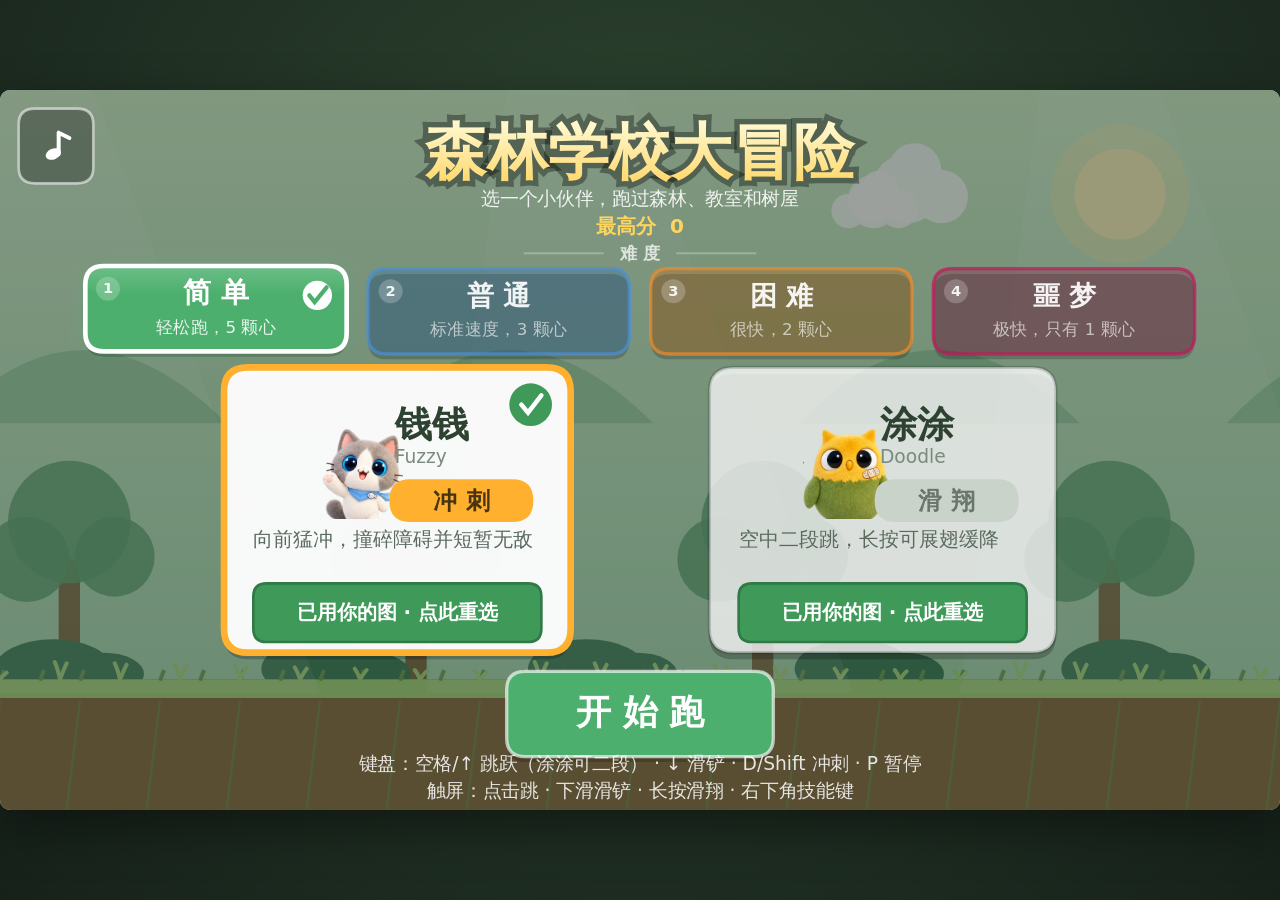
==== index.html @ 299fd971 "test: preserve legacy runner URL" ====
<!DOCTYPE html>
<html lang="zh-CN">
<head>
<meta charset="UTF-8">
<meta name="viewport" content="width=device-width, initial-scale=1.0, maximum-scale=1.0, user-scalable=no, viewport-fit=cover">
<title>森林学校大冒险 · Forest School Runner</title>
<link rel="icon" href="data:image/svg+xml,<svg xmlns=%22http://www.w3.org/2000/svg%22 viewBox=%220 0 100 100%22><text y=%22.9em%22 font-size=%2290%22>%F0%9F%8C%B0</text></svg>">
<!--
  ============================================================
  如何把占位角色换成你真实的 IP 形象图片
  ============================================================
  目前两个角色都用 Canvas 程序绘制（drawCatSprite / drawOwlSprite）。
  换成真实素材的两种方式：

  方式 A（推荐，保持图片内嵌）：
    1. 终端执行： base64 -i cat.png | pbcopy
    2. 在 js/game.js 的 CHARACTERS 对应角色里加 spriteSrc: "data:image/png;base64,粘贴内容"
    3. 代码会自动改用 drawImage 绘制，并保留跑动/跳跃/滑铲形变动画。

  方式 B（图片放同目录）：
    把 cat.png / owl.png 与本 html 放同一目录，
    在 CHARACTERS 里写 spriteSrc: "cat.png"。

  角色配色可在 CHARACTERS.colors 里直接微调。
  ============================================================
-->
<link rel="stylesheet" href="css/game.css">
</head>
<body>
<div id="stage"><canvas id="game"></canvas></div>
<div id="tip">
  <span>窗口有点窄，横屏或全屏后画面更大更好玩</span>
  <button id="fsBtn">全屏玩</button>
  <button id="closeTip" class="alt">知道了</button>
</div>
<input type="file" id="picInput" accept="image/*" style="display:none">
<script src="js/game.js"></script>
</body>
</html>
---- css/game.css ----
*{margin:0;padding:0;box-sizing:border-box;-webkit-tap-highlight-color:transparent;}
  html,body{
    width:100%;height:100%;overflow:hidden;background:#1d2b1f;
    width:100dvw;height:100dvh;
    font-family:"PingFang SC","Hiragino Sans GB","Microsoft YaHei",-apple-system,sans-serif;
    touch-action:none;user-select:none;-webkit-user-select:none;
  }
  #stage{
    position:fixed;left:0;top:0;width:100vw;height:100vh;width:100dvw;height:100dvh;
    display:flex;align-items:center;justify-content:center;
    background:radial-gradient(ellipse at 50% 30%,#2e4530 0%,#16211a 100%);
  }
  canvas{
    display:block;background:#bfe6d0;border-radius:10px;
    box-shadow:0 18px 50px rgba(0,0,0,.45);
  }
  #tip{
    display:none;position:fixed;left:0;right:0;top:0;z-index:98;
    background:rgba(20,40,26,.94);color:#eaf6ec;
    padding:12px 16px;text-align:center;font-size:15px;line-height:1.6;
    align-items:center;justify-content:center;gap:12px;flex-wrap:wrap;
  }
  #tip.show{display:flex;}
  #tip button{
    background:#4caf6d;color:#fff;border:none;border-radius:10px;
    padding:12px 18px;font-size:15px;min-height:44px;cursor:pointer;
    font-family:inherit;
  }
  #tip button.alt{background:rgba(255,255,255,.20);}
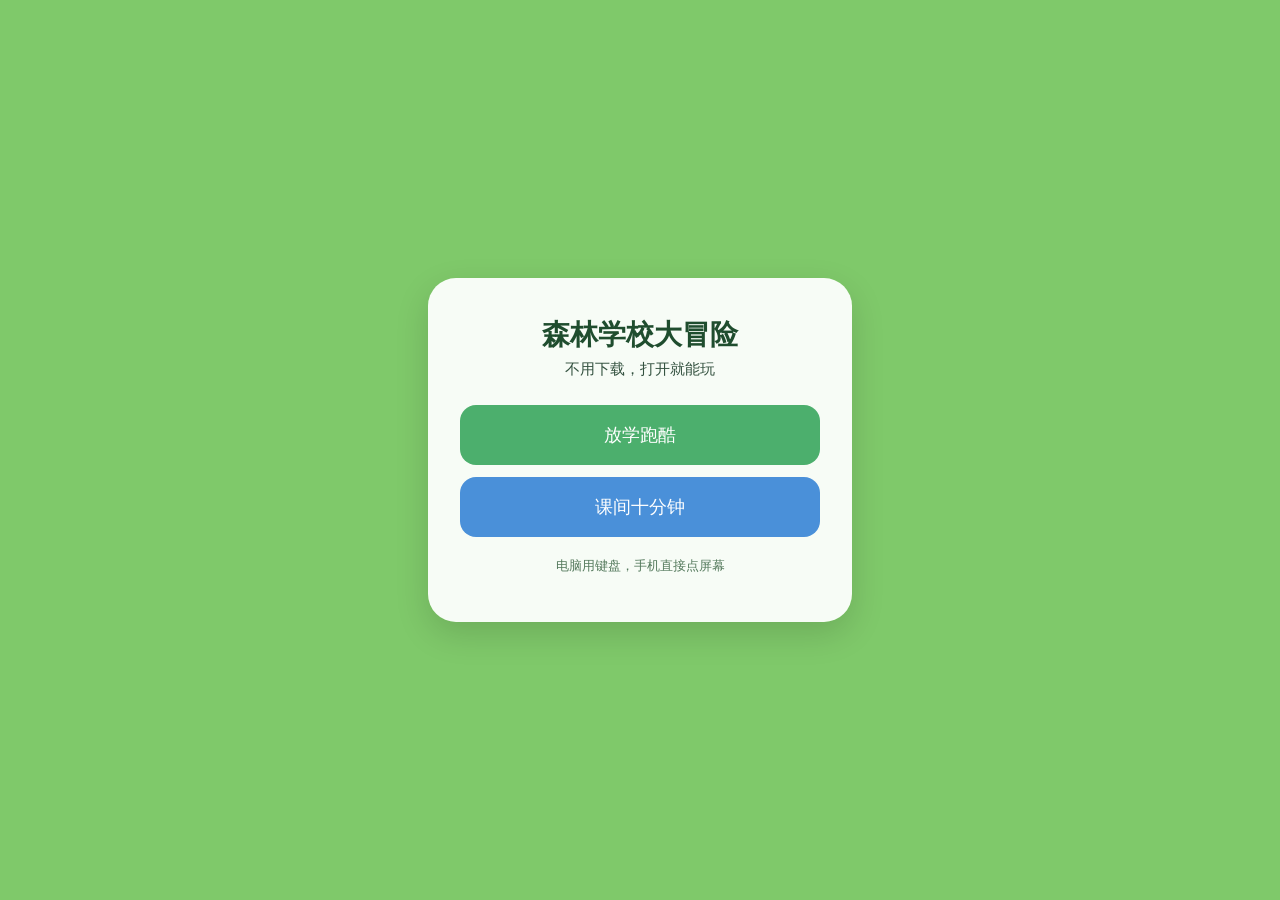
==== commit 6a269bea: "feat: 入口页支持选择跑酷或课间合集" ====
--- a/index.html
+++ b/index.html
@@ -1,39 +1,30 @@
 <!DOCTYPE html>
 <html lang="zh-CN">
 <head>
-<meta charset="UTF-8">
-<meta name="viewport" content="width=device-width, initial-scale=1.0, maximum-scale=1.0, user-scalable=no, viewport-fit=cover">
-<title>森林学校大冒险 · Forest School Runner</title>
+<meta charset="utf-8">
+<meta name="viewport" content="width=device-width, initial-scale=1, viewport-fit=cover">
+<title>森林学校大冒险</title>
 <link rel="icon" href="data:image/svg+xml,<svg xmlns=%22http://www.w3.org/2000/svg%22 viewBox=%220 0 100 100%22><text y=%22.9em%22 font-size=%2290%22>%F0%9F%8C%B0</text></svg>">
-<!--
-  ============================================================
-  如何把占位角色换成你真实的 IP 形象图片
-  ============================================================
-  目前两个角色都用 Canvas 程序绘制（drawCatSprite / drawOwlSprite）。
-  换成真实素材的两种方式：
-
-  方式 A（推荐，保持图片内嵌）：
-    1. 终端执行： base64 -i cat.png | pbcopy
-    2. 在 js/game.js 的 CHARACTERS 对应角色里加 spriteSrc: "data:image/png;base64,粘贴内容"
-    3. 代码会自动改用 drawImage 绘制，并保留跑动/跳跃/滑铲形变动画。
-
-  方式 B（图片放同目录）：
-    把 cat.png / owl.png 与本 html 放同一目录，
-    在 CHARACTERS 里写 spriteSrc: "cat.png"。
-
-  角色配色可在 CHARACTERS.colors 里直接微调。
-  ============================================================
--->
-<link rel="stylesheet" href="css/game.css">
+<style>
+  html,body{margin:0;height:100%;background:#7fc96a; font-family:-apple-system,BlinkMacSystemFont,"PingFang SC","Microsoft YaHei",sans-serif;}
+  body{display:flex;align-items:center;justify-content:center;}
+  .card{background:rgba(255,255,255,.94); border-radius:28px; padding:38px 32px 34px; max-width:360px; width:86%; text-align:center; box-shadow:0 12px 34px rgba(0,0,0,.14);}
+  h1{margin:0 0 6px 0; color:#1f4d2e; font-size:28px; font-weight:600;}
+  .subtitle{margin:0 0 26px 0; color:#33513f; font-size:15px;}
+  .btn{display:block; margin:12px 0; padding:18px 20px; border-radius:16px; font-size:18px; font-weight:500; text-decoration:none; color:#fff; transition:transform .08s;}
+  .btn:active{transform:scale(.97);}
+  .btn-run{background:#4caf6d;}
+  .btn-recess{background:#4a90d9;}
+  .footer{margin-top:20px; font-size:13px; color:#557a5d;}
+</style>
 </head>
 <body>
-<div id="stage"><canvas id="game"></canvas></div>
-<div id="tip">
-  <span>窗口有点窄，横屏或全屏后画面更大更好玩</span>
-  <button id="fsBtn">全屏玩</button>
-  <button id="closeTip" class="alt">知道了</button>
+<div class="card">
+  <h1>森林学校大冒险</h1>
+  <p class="subtitle">不用下载，打开就能玩</p>
+  <a class="btn btn-run" href="forest-school-runner.html">放学跑酷</a>
+  <a class="btn btn-recess" href="https://willzhan1983.github.io/forest-school-games/">课间十分钟</a>
+  <p class="footer">电脑用键盘，手机直接点屏幕</p>
 </div>
-<input type="file" id="picInput" accept="image/*" style="display:none">
-<script src="js/game.js"></script>
 </body>
 </html>
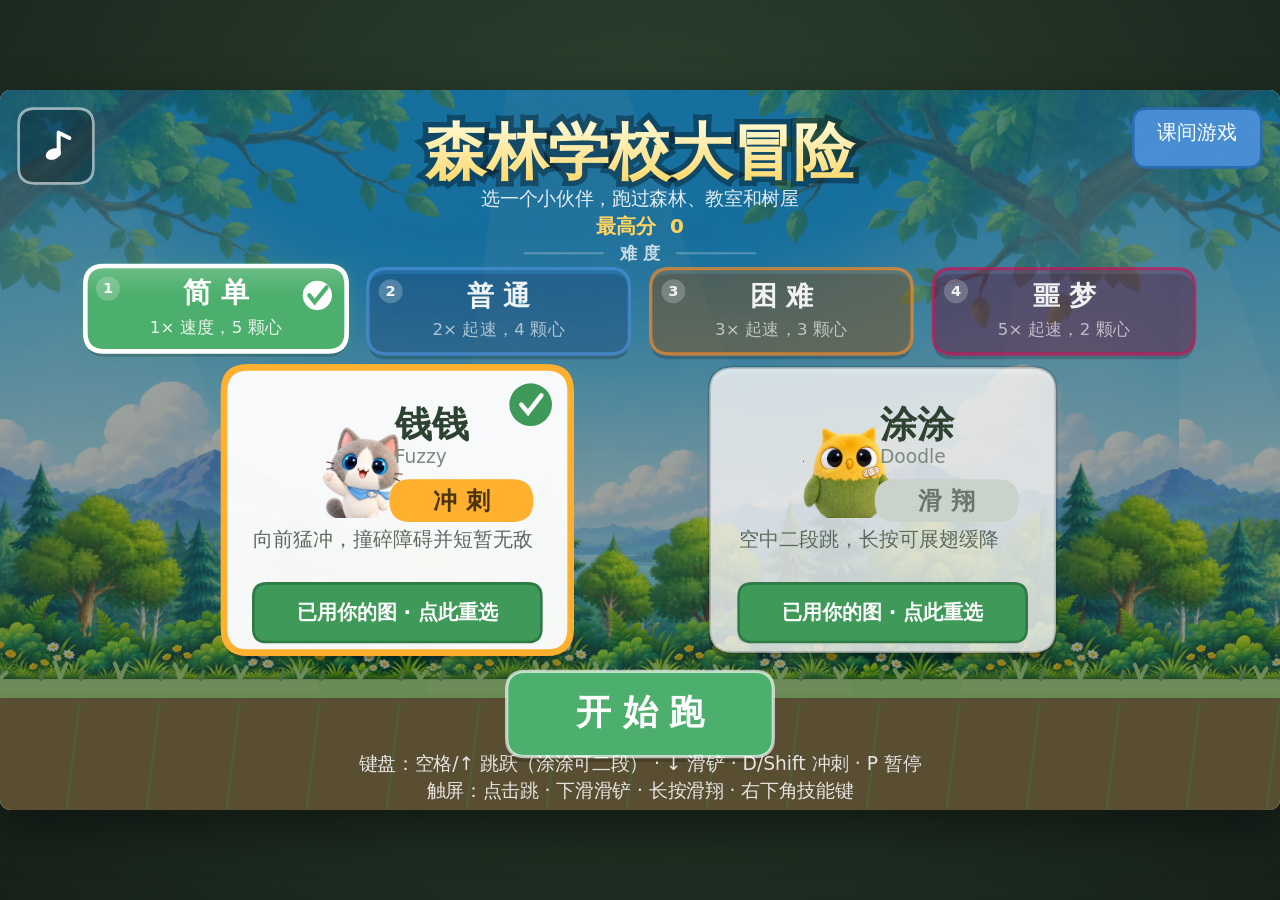
==== commit ab9652d7: "Refresh cached 2D script after speed tier release" ====
--- a/index.html
+++ b/index.html
@@ -1,30 +1,39 @@
 <!DOCTYPE html>
 <html lang="zh-CN">
 <head>
-<meta charset="utf-8">
-<meta name="viewport" content="width=device-width, initial-scale=1, viewport-fit=cover">
-<title>森林学校大冒险</title>
+<meta charset="UTF-8">
+<meta name="viewport" content="width=device-width, initial-scale=1.0, maximum-scale=1.0, user-scalable=no, viewport-fit=cover">
+<title>森林学校大冒险 · Forest School Runner</title>
 <link rel="icon" href="data:image/svg+xml,<svg xmlns=%22http://www.w3.org/2000/svg%22 viewBox=%220 0 100 100%22><text y=%22.9em%22 font-size=%2290%22>%F0%9F%8C%B0</text></svg>">
-<style>
-  html,body{margin:0;height:100%;background:#7fc96a; font-family:-apple-system,BlinkMacSystemFont,"PingFang SC","Microsoft YaHei",sans-serif;}
-  body{display:flex;align-items:center;justify-content:center;}
-  .card{background:rgba(255,255,255,.94); border-radius:28px; padding:38px 32px 34px; max-width:360px; width:86%; text-align:center; box-shadow:0 12px 34px rgba(0,0,0,.14);}
-  h1{margin:0 0 6px 0; color:#1f4d2e; font-size:28px; font-weight:600;}
-  .subtitle{margin:0 0 26px 0; color:#33513f; font-size:15px;}
-  .btn{display:block; margin:12px 0; padding:18px 20px; border-radius:16px; font-size:18px; font-weight:500; text-decoration:none; color:#fff; transition:transform .08s;}
-  .btn:active{transform:scale(.97);}
-  .btn-run{background:#4caf6d;}
-  .btn-recess{background:#4a90d9;}
-  .footer{margin-top:20px; font-size:13px; color:#557a5d;}
-</style>
+<!--
+  ============================================================
+  如何把占位角色换成你真实的 IP 形象图片
+  ============================================================
+  目前两个角色都用 Canvas 程序绘制（drawCatSprite / drawOwlSprite）。
+  换成真实素材的两种方式：
+
+  方式 A（推荐，保持图片内嵌）：
+    1. 终端执行： base64 -i cat.png | pbcopy
+    2. 在 js/game.js 的 CHARACTERS 对应角色里加 spriteSrc: "data:image/png;base64,粘贴内容"
+    3. 代码会自动改用 drawImage 绘制，并保留跑动/跳跃/滑铲形变动画。
+
+  方式 B（图片放同目录）：
+    把 cat.png / owl.png 与本 html 放同一目录，
+    在 CHARACTERS 里写 spriteSrc: "cat.png"。
+
+  角色配色可在 CHARACTERS.colors 里直接微调。
+  ============================================================
+-->
+<link rel="stylesheet" href="css/game.css">
 </head>
 <body>
-<div class="card">
-  <h1>森林学校大冒险</h1>
-  <p class="subtitle">不用下载，打开就能玩</p>
-  <a class="btn btn-run" href="forest-school-runner.html">放学跑酷</a>
-  <a class="btn btn-recess" href="https://willzhan1983.github.io/forest-school-games/">课间十分钟</a>
-  <p class="footer">电脑用键盘，手机直接点屏幕</p>
+<div id="stage"><canvas id="game"></canvas></div>
+<div id="tip">
+  <span>窗口有点窄，横屏或全屏后画面更大更好玩</span>
+  <button id="fsBtn">全屏玩</button>
+  <button id="closeTip" class="alt">知道了</button>
 </div>
+<input type="file" id="picInput" accept="image/*" style="display:none">
+<script src="js/game.js?v=2d-speed-20261004"></script>
 </body>
 </html>
--- a/css/game.css
+++ b/css/game.css
@@ -0,0 +1,30 @@
+
+  *{margin:0;padding:0;box-sizing:border-box;-webkit-tap-highlight-color:transparent;}
+  html,body{
+    width:100%;height:100%;overflow:hidden;background:#1d2b1f;
+    width:100dvw;height:100dvh;
+    font-family:"PingFang SC","Hiragino Sans GB","Microsoft YaHei",-apple-system,sans-serif;
+    touch-action:none;user-select:none;-webkit-user-select:none;
+  }
+  #stage{
+    position:fixed;left:0;top:0;width:100vw;height:100vh;width:100dvw;height:100dvh;
+    display:flex;align-items:center;justify-content:center;
+    background:radial-gradient(ellipse at 50% 30%,#2e4530 0%,#16211a 100%);
+  }
+  canvas{
+    display:block;background:#bfe6d0;border-radius:10px;
+    box-shadow:0 18px 50px rgba(0,0,0,.45);
+  }
+  #tip{
+    display:none;position:fixed;left:0;right:0;top:0;z-index:98;
+    background:rgba(20,40,26,.94);color:#eaf6ec;
+    padding:12px 16px;text-align:center;font-size:15px;line-height:1.6;
+    align-items:center;justify-content:center;gap:12px;flex-wrap:wrap;
+  }
+  #tip.show{display:flex;}
+  #tip button{
+    background:#4caf6d;color:#fff;border:none;border-radius:10px;
+    padding:12px 18px;font-size:15px;min-height:44px;cursor:pointer;
+    font-family:inherit;
+  }
+  #tip button.alt{background:rgba(255,255,255,.20);}
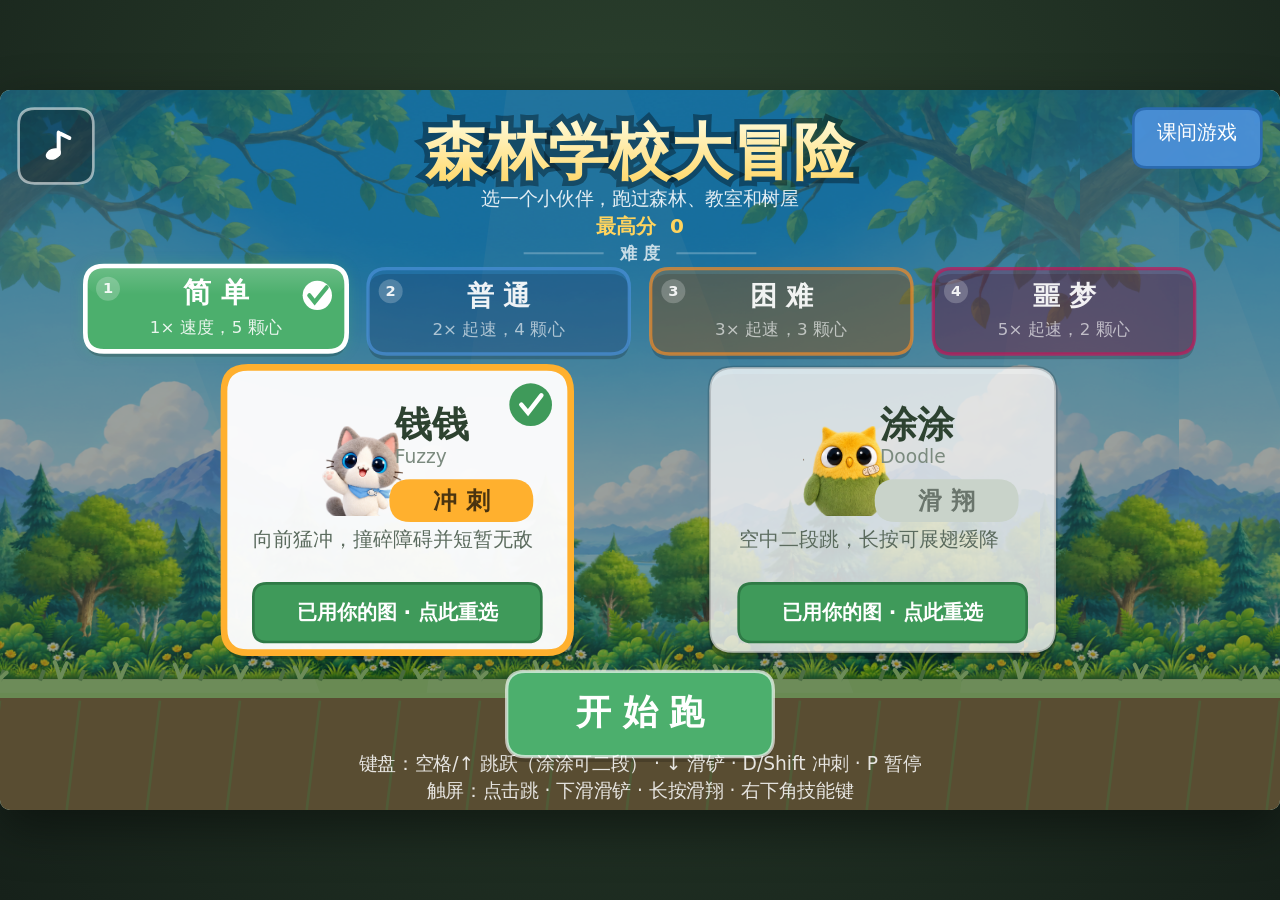
==== commit f3968484: "Improve 2D fast pickups, obstacle warnings and stride animation" ====
--- a/index.html
+++ b/index.html
@@ -34,6 +34,6 @@
   <button id="closeTip" class="alt">知道了</button>
 </div>
 <input type="file" id="picInput" accept="image/*" style="display:none">
-<script src="js/game.js?v=2d-speed-20261004"></script>
+<script src="js/game.js?v=2d-play-20261004"></script>
 </body>
 </html>
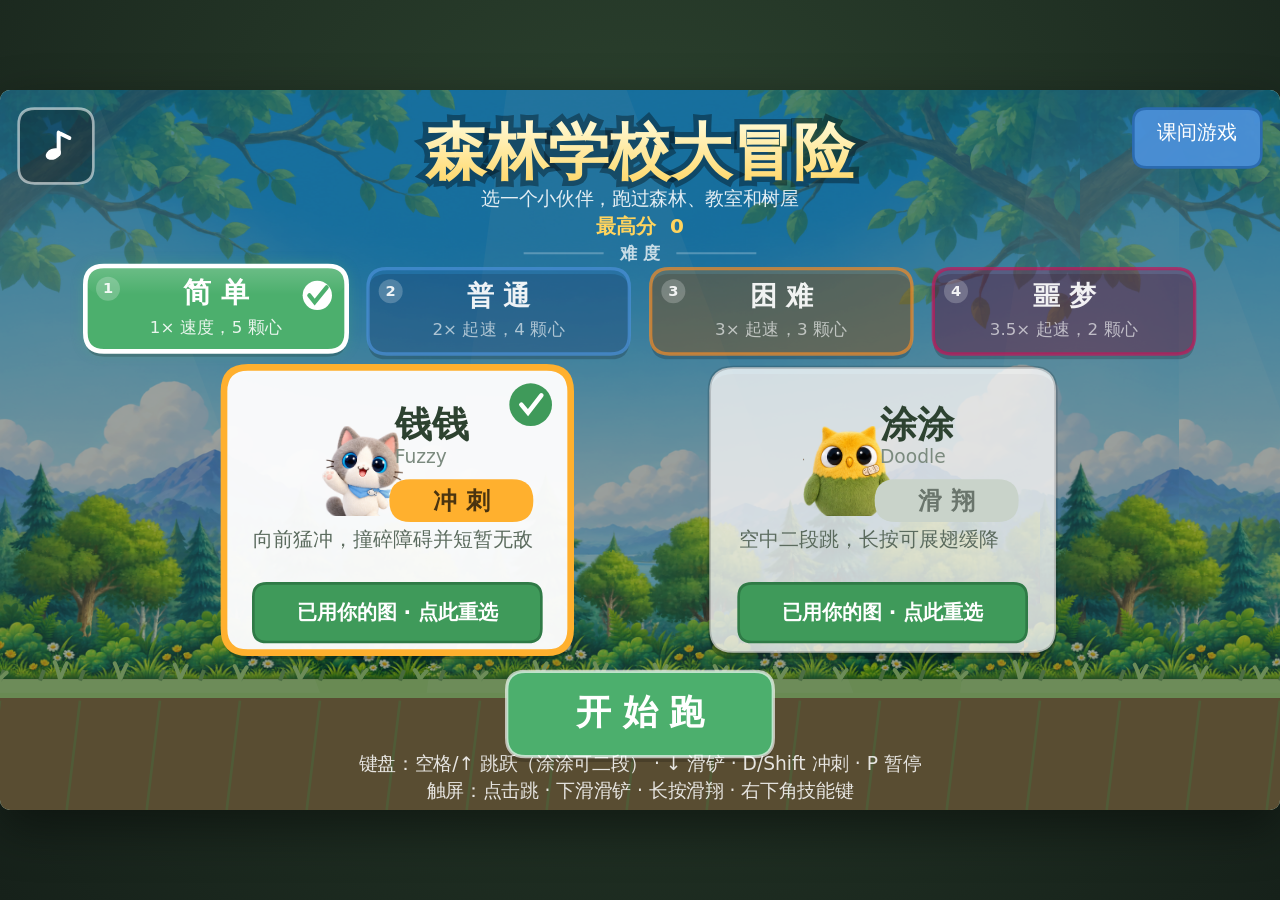
==== commit 97c19f5e: "Lower 2D nightmare speed and heal every 3000 points" ====
--- a/index.html
+++ b/index.html
@@ -34,6 +34,6 @@
   <button id="closeTip" class="alt">知道了</button>
 </div>
 <input type="file" id="picInput" accept="image/*" style="display:none">
-<script src="js/game.js?v=2d-play-20261004"></script>
+<script src="js/game.js?v=2d-comfort-20261004"></script>
 </body>
 </html>
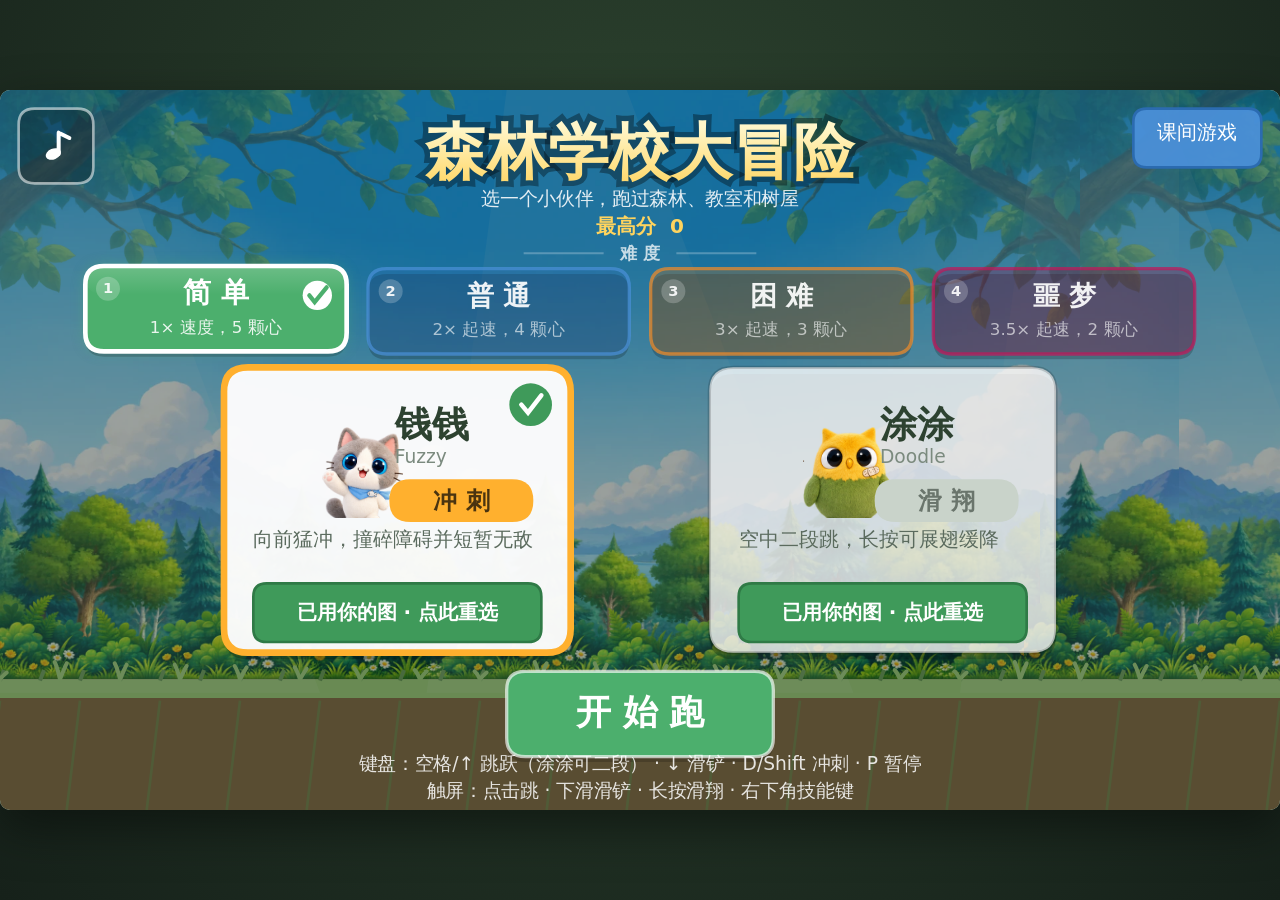
==== commit 8c14625b: "Complete runner audit optimizations and mobile fullscreen flow" ====
--- a/index.html
+++ b/index.html
@@ -24,16 +24,22 @@
   角色配色可在 CHARACTERS.colors 里直接微调。
   ============================================================
 -->
-<link rel="stylesheet" href="css/game.css">
+<link rel="stylesheet" href="css/game.css?v=audit-20261014">
 </head>
 <body>
 <div id="stage"><canvas id="game"></canvas></div>
 <div id="tip">
-  <span>窗口有点窄，横屏或全屏后画面更大更好玩</span>
-  <button id="fsBtn">全屏玩</button>
-  <button id="closeTip" class="alt">知道了</button>
+  <strong>横过手机，冒险更清楚</strong>
+  <span id="tipText">点下方按钮尝试横屏全屏；如果没有自动旋转，请手动横过手机。</span>
+  <button id="fsBtn">横屏全屏玩</button>
+  <button id="closeTip" class="alt">暂时继续</button>
 </div>
 <input type="file" id="picInput" accept="image/*" style="display:none">
-<script src="js/game.js?v=2d-comfort-20261004"></script>
+<div id="assetStatus" role="status" aria-live="polite" hidden>网络不佳，已切换为简版画面</div>
+<script src="js/tuning.js?v=audit-20261014"></script>
+<script src="js/config.js?v=audit-20261014"></script>
+<script src="js/audio.js?v=audit-20261014"></script>
+<script src="js/asset-loader.js?v=audit-20261014"></script>
+<script src="js/game.js?v=audit-20261014"></script>
 </body>
 </html>
--- a/css/game.css
+++ b/css/game.css
@@ -22,9 +22,25 @@
     align-items:center;justify-content:center;gap:12px;flex-wrap:wrap;
   }
   #tip.show{display:flex;}
+  #tip strong{display:none;}
+  #tip.portrait{
+    inset:0;flex-direction:column;gap:18px;padding:32px;
+    background:radial-gradient(ellipse at 50% 35%,#315b3e 0%,#13271c 100%);
+  }
+  #tip.portrait strong{display:block;font-size:clamp(26px,7vw,38px);}
+  #tip.portrait span{max-width:320px;font-size:18px;line-height:1.6;}
+  #tip.portrait button{width:min(100%,300px);min-height:56px;font-size:18px;}
+  #tip.landscape{left:8px;right:auto;top:auto;bottom:8px;padding:0;background:transparent;}
+  #tip.landscape strong,#tip.landscape span,#tip.landscape #closeTip{display:none;}
+  #tip.landscape #fsBtn{min-width:52px;min-height:44px;padding:8px 10px;}
   #tip button{
     background:#4caf6d;color:#fff;border:none;border-radius:10px;
     padding:12px 18px;font-size:15px;min-height:44px;cursor:pointer;
     font-family:inherit;
   }
   #tip button.alt{background:rgba(255,255,255,.20);}
+  #assetStatus{
+    position:fixed;left:50%;bottom:12px;transform:translateX(-50%);z-index:96;
+    max-width:90vw;padding:8px 14px;border-radius:10px;background:rgba(20,40,26,.94);
+    color:#eaf6ec;font-size:14px;text-align:center;pointer-events:none;
+  }
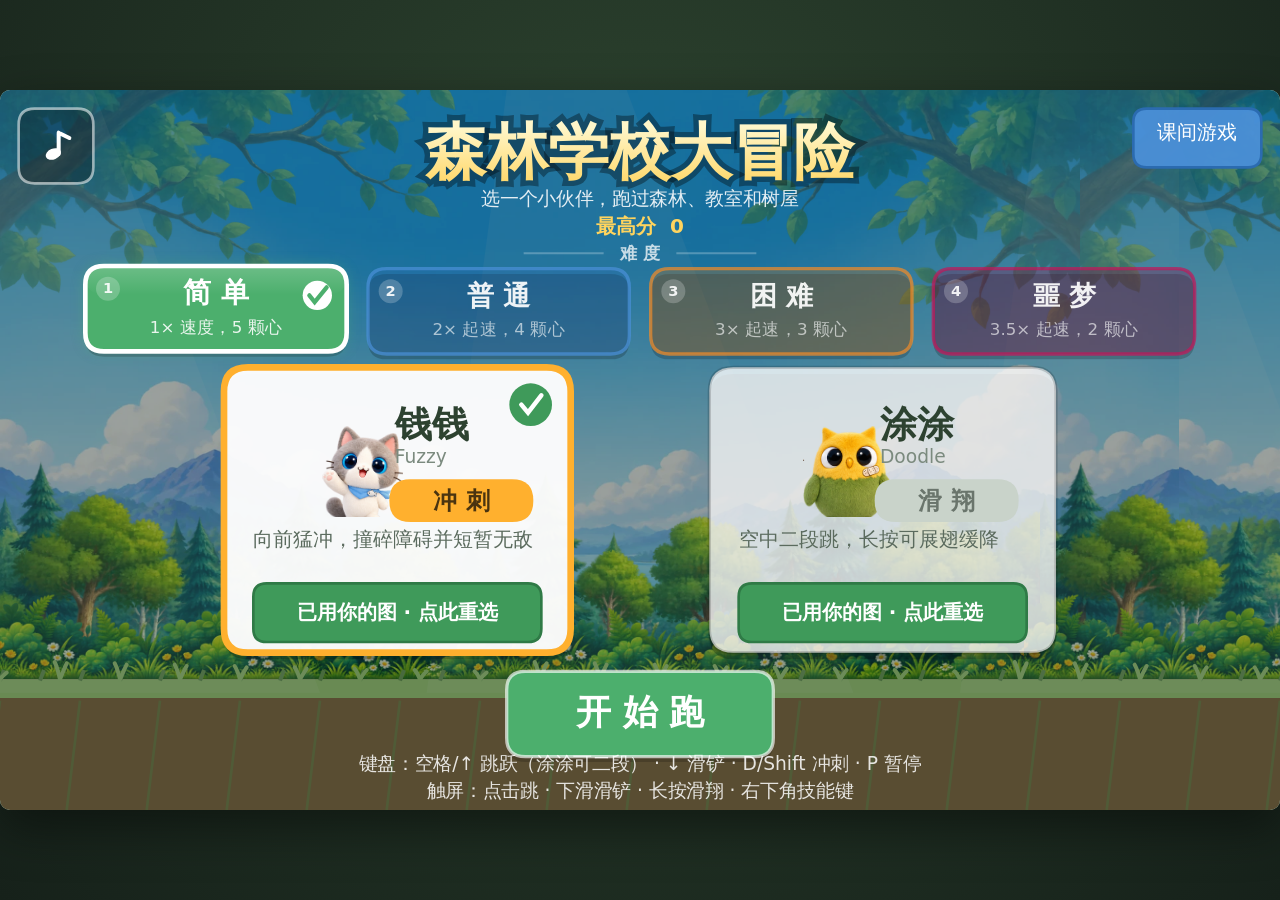
==== commit 29e276da: "Keep owl glide active while its skill key is held" ====
--- a/index.html
+++ b/index.html
@@ -40,6 +40,6 @@
 <script src="js/config.js?v=audit-20261014"></script>
 <script src="js/audio.js?v=audit-20261014"></script>
 <script src="js/asset-loader.js?v=audit-20261014"></script>
-<script src="js/game.js?v=audit-20261014"></script>
+<script src="js/game.js?v=glide-20261014"></script>
 </body>
 </html>
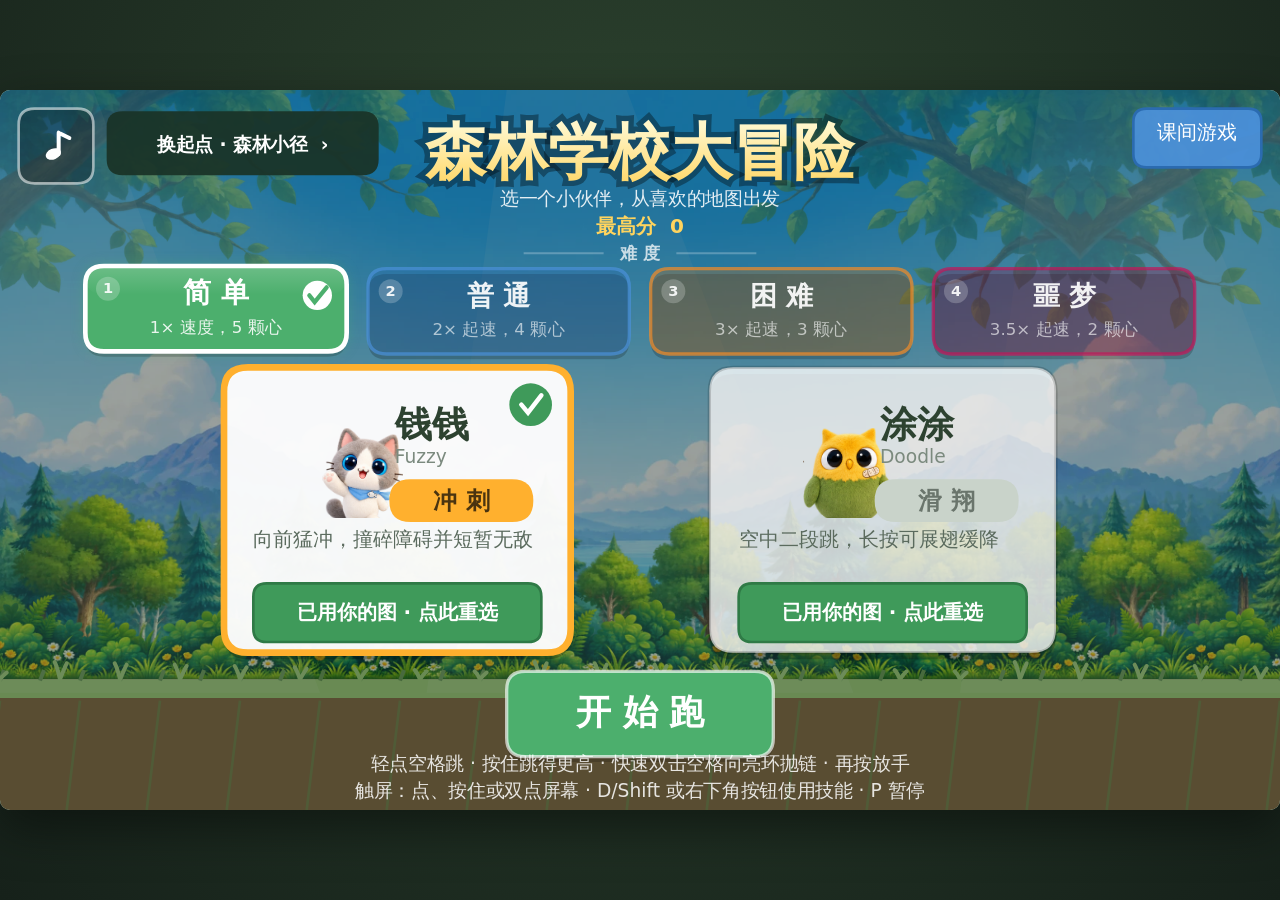
==== commit 7d3652dc: "Release ten themed 2D tracks and chain swing controls" ====
--- a/index.html
+++ b/index.html
@@ -38,8 +38,8 @@
 <div id="assetStatus" role="status" aria-live="polite" hidden>网络不佳，已切换为简版画面</div>
 <script src="js/tuning.js?v=audit-20261014"></script>
 <script src="js/config.js?v=audit-20261014"></script>
-<script src="js/audio.js?v=audit-20261014"></script>
+<script src="js/audio.js?v=theme-rings-20261125"></script>
 <script src="js/asset-loader.js?v=audit-20261014"></script>
-<script src="js/game.js?v=glide-20261014"></script>
+<script src="js/game.js?v=theme-rings-20261125"></script>
 </body>
 </html>
